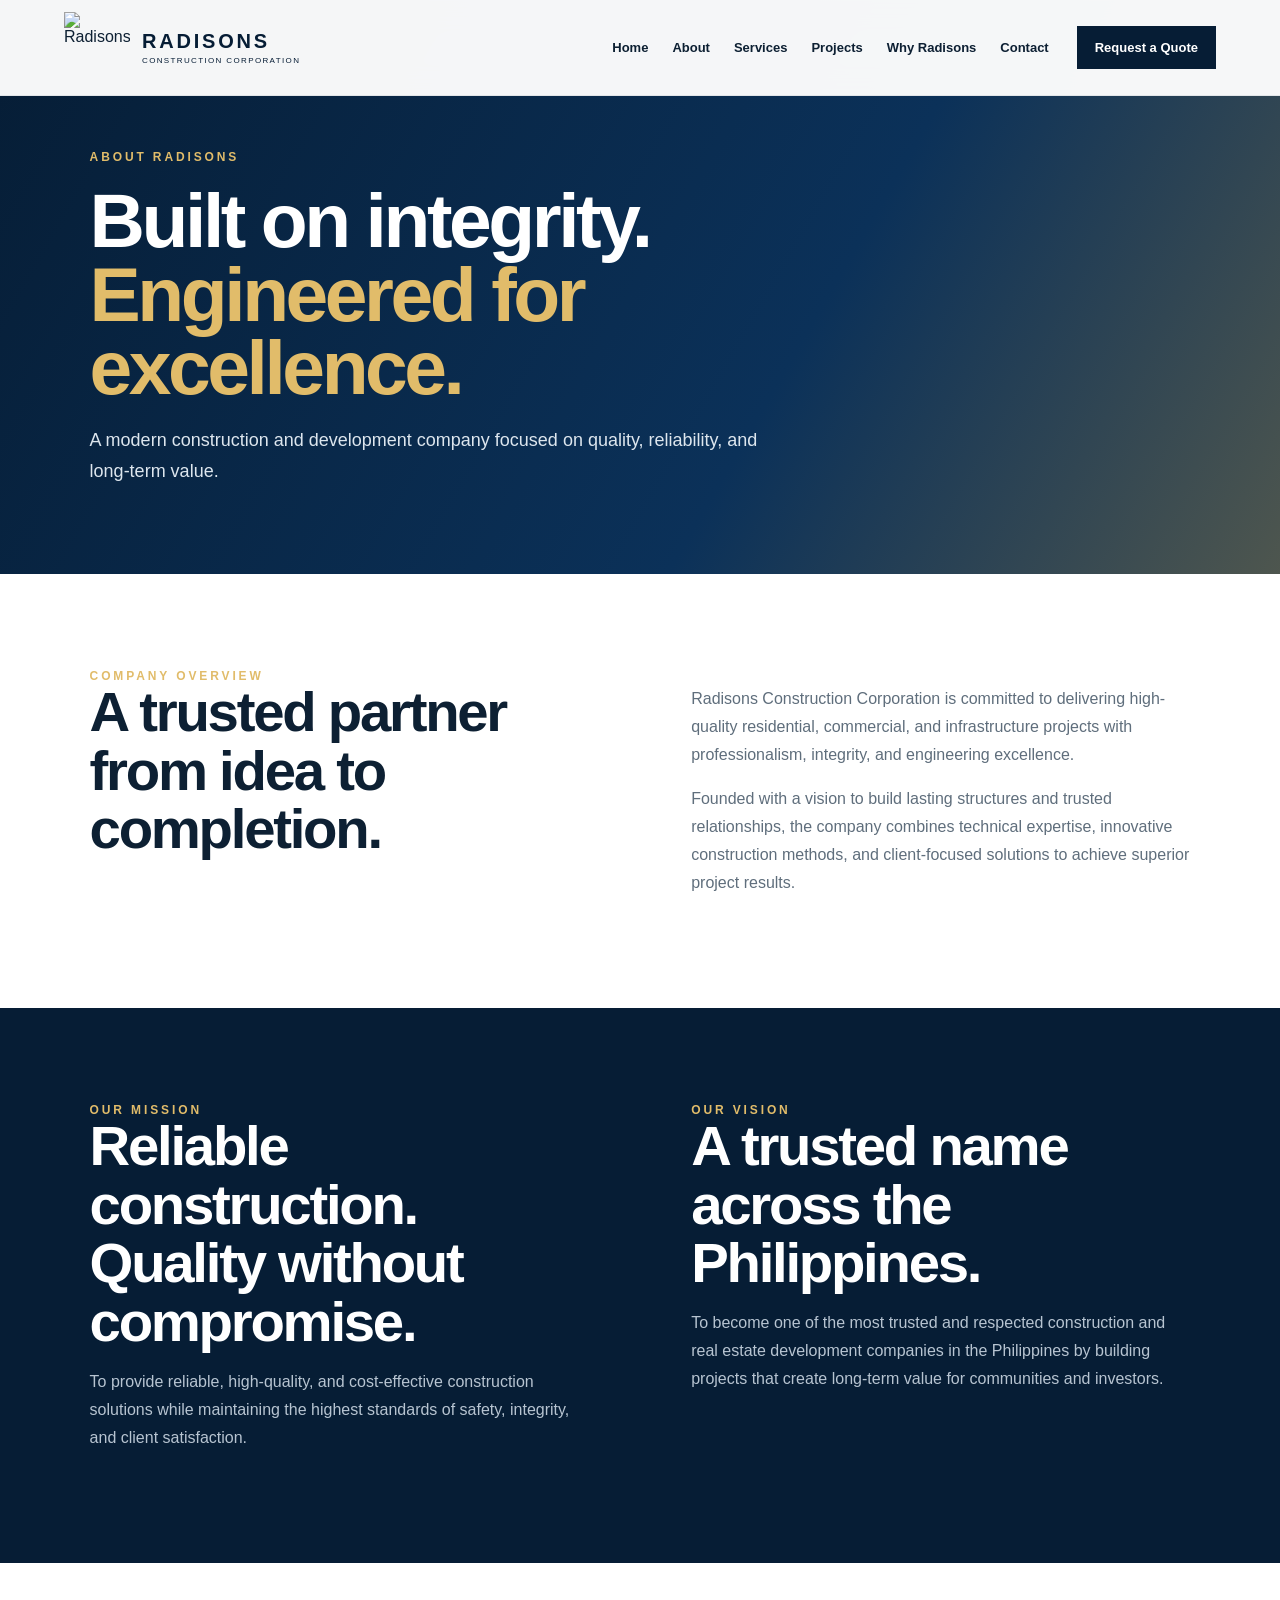
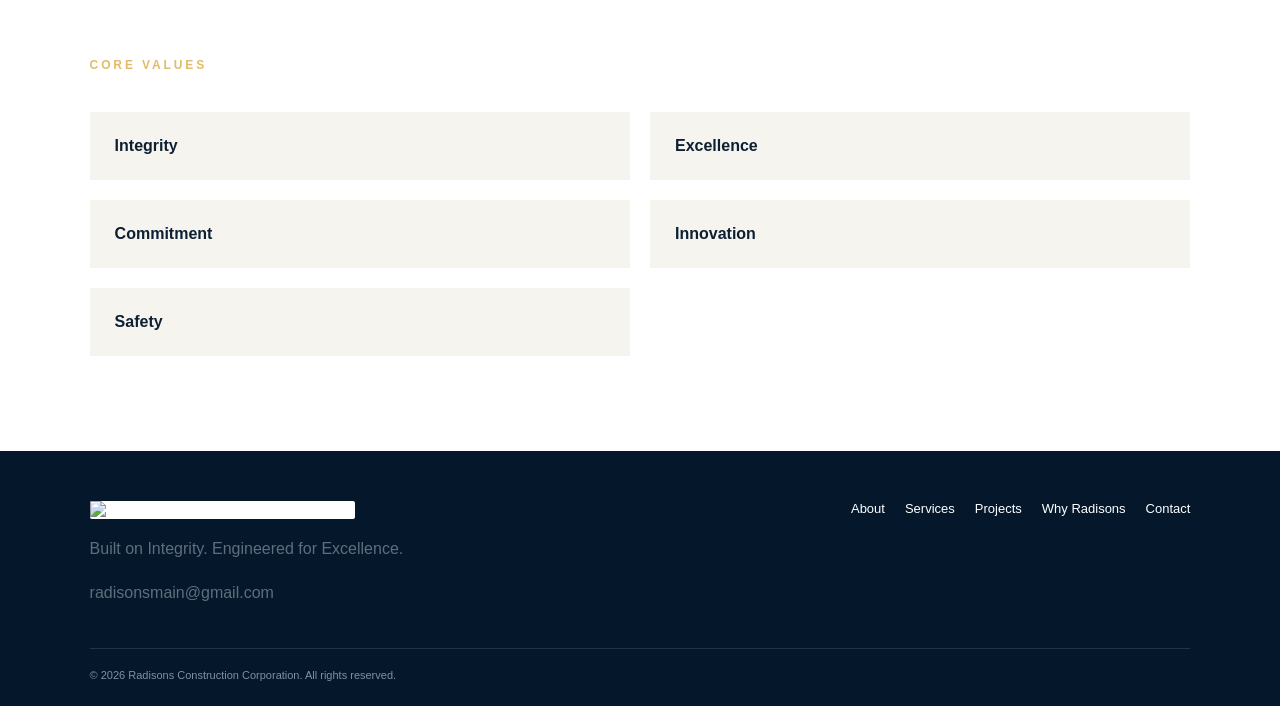
==== about/index.html @ fd1852c8 "Add about/index.html" ====
<!doctype html><html><head><meta charset="utf-8"><meta name="viewport" content="width=device-width,initial-scale=1"><title>About Us | Radisons</title><link rel="stylesheet" href="/styles.css"></head><body><header class="nav"><a class="brand" href="/"><img src="/radisons-mark.svg" alt="Radisons"><span class="brand-copy"><strong>RADISONS</strong><small>CONSTRUCTION CORPORATION</small></span></a><nav><a href="/">Home</a><a href="/about/">About</a><a href="/services/">Services</a><a href="/projects/">Projects</a><a href="/why-radisons/">Why Radisons</a><a href="/contact/">Contact</a></nav><a class="cta" href="/contact/">Request a Quote</a></header><section class="pagehero"><div class="inner"><div class="eyebrow">ABOUT RADISONS</div><h1>Built on integrity.<br><span>Engineered for excellence.</span></h1><p class="lead">A modern construction and development company focused on quality, reliability, and long-term value.</p></div></section><section class="content"><div class="grid2"><div><div class="kicker">COMPANY OVERVIEW</div><h2>A trusted partner from idea to completion.</h2></div><div><p>Radisons Construction Corporation is committed to delivering high-quality residential, commercial, and infrastructure projects with professionalism, integrity, and engineering excellence.</p><p>Founded with a vision to build lasting structures and trusted relationships, the company combines technical expertise, innovative construction methods, and client-focused solutions to achieve superior project results.</p></div></div></section><section class="content dark"><div class="grid2"><div><div class="kicker">OUR MISSION</div><h2>Reliable construction. Quality without compromise.</h2><p>To provide reliable, high-quality, and cost-effective construction solutions while maintaining the highest standards of safety, integrity, and client satisfaction.</p></div><div><div class="kicker">OUR VISION</div><h2>A trusted name across the Philippines.</h2><p>To become one of the most trusted and respected construction and real estate development companies in the Philippines by building projects that create long-term value for communities and investors.</p></div></div></section><section class="content"><div class="kicker">CORE VALUES</div><div class="whygrid"><div>Integrity</div><div>Excellence</div><div>Commitment</div><div>Innovation</div><div>Safety</div></div></section><footer><div><img class="footer-logo" src="/radisons-logo.svg" alt="Radisons Construction Corporation"><p>Built on Integrity. Engineered for Excellence.</p><p><a href="mailto:radisonsmain@gmail.com">radisonsmain@gmail.com</a></p></div><nav><a href="/about/">About</a><a href="/services/">Services</a><a href="/projects/">Projects</a><a href="/why-radisons/">Why Radisons</a><a href="/contact/">Contact</a></nav><div class="copy">© 2026 Radisons Construction Corporation. All rights reserved.</div></footer></body></html>
---- styles.css ----
*{box-sizing:border-box}html{scroll-behavior:smooth}body{margin:0;font-family:Arial,Helvetica,sans-serif;color:#0d2033;background:#fff}a{color:inherit;text-decoration:none}:root{--navy:#061d35;--navy2:#0a2949;--gold:#c99a3b;--gold2:#e1bc6a;--paper:#f6f4ef;--muted:#647384}.nav{position:fixed;z-index:50;top:0;left:0;right:0;height:96px;padding:8px 5vw;display:flex;align-items:center;gap:28px;background:rgba(255,255,255,.96);backdrop-filter:blur(14px);border-bottom:1px solid rgba(6,29,53,.08)}.brand{display:flex;align-items:center;gap:12px;min-width:210px}.brand img{width:66px;height:72px;object-fit:contain}.brand-copy{line-height:1;color:var(--navy)}.brand-copy strong{display:block;font-size:20px;letter-spacing:.14em}.brand-copy small{display:block;margin-top:6px;font-size:8px;letter-spacing:.17em}.nav nav{display:flex;gap:24px;margin-left:auto;font-size:13px;font-weight:700}.cta{padding:14px 18px;background:var(--navy);color:#fff;font-weight:700;font-size:13px}.hero,.pagehero{position:relative;color:#fff;overflow:hidden;background-size:cover;background-position:center}.hero{min-height:760px;display:flex;align-items:center;background-image:linear-gradient(120deg,#061d35 0%,#0b3159 55%,#c99a3b 160%)}.heroin{padding:142px 7vw 70px;max-width:900px}.eyebrow,.kicker{font-size:12px;letter-spacing:.24em;font-weight:800;color:var(--gold2)}h1{font-size:clamp(54px,6vw,90px);line-height:.96;letter-spacing:-.045em;margin:20px 0}h1 span,h2 em{color:var(--gold2);font-style:normal}.lead{font-size:18px;line-height:1.7;color:#dde6ee;max-width:680px}.actions{display:flex;gap:14px;margin-top:28px}.btn{display:inline-block;padding:15px 22px;font-size:13px;font-weight:800;border:1px solid transparent}.gold{background:var(--gold);color:#091c31}.ghost{border-color:#fff;color:#fff}section.content{padding:95px 7vw}.grid2{display:grid;grid-template-columns:1fr 1fr;gap:8vw;align-items:start}h2{font-size:clamp(40px,4.4vw,66px);line-height:1.04;letter-spacing:-.04em;margin:0}p{line-height:1.75;color:#5f6e7c}.dark{background:var(--navy);color:#fff}.dark p{color:#b7c4d1}.cards{display:grid;grid-template-columns:repeat(3,1fr);gap:1px;background:rgba(255,255,255,.15);margin-top:45px}.card{background:#0a2949;padding:32px;min-height:220px}.card span{color:var(--gold2);font-size:12px}.card h3{font-size:24px;margin:35px 0 12px}.imagebox{height:430px;background:linear-gradient(135deg,#e9eef3,#ffffff 42%,#d9c08a 140%);margin-top:45px}.pagehero{min-height:520px;display:flex;align-items:flex-end;background-image:linear-gradient(120deg,#061d35 0%,#0b3159 62%,#c99a3b 170%)}.pagehero .inner{padding:150px 7vw 70px;max-width:900px}.list{border-top:1px solid #dfe4e8;margin-top:40px}.list article{display:grid;grid-template-columns:80px 1fr;padding:28px 0;border-bottom:1px solid #dfe4e8}.list span{color:var(--gold);font-size:12px}.list h3{font-size:28px;margin:0 0 8px}.whygrid{display:grid;grid-template-columns:1fr 1fr;gap:20px;margin-top:40px}.whygrid div{padding:25px;background:var(--paper);font-weight:700}.contactgrid{display:grid;grid-template-columns:.9fr 1.1fr;gap:8vw}form{background:#fff;padding:30px;box-shadow:0 18px 50px rgba(6,29,53,.08)}label{display:block;font-size:11px;font-weight:800;text-transform:uppercase;margin-bottom:16px}input,select,textarea{width:100%;margin-top:7px;padding:13px;border:1px solid #d7dde3;font:inherit}footer{padding:50px 7vw 25px;background:#04172b;color:#fff;display:grid;grid-template-columns:1fr auto;gap:25px}.footer-logo{width:270px;max-width:100%;background:#fff;border-radius:2px}footer nav{display:flex;gap:20px;flex-wrap:wrap;font-size:13px}.copy{grid-column:1/-1;border-top:1px solid rgba(255,255,255,.12);padding-top:20px;color:#7e92a4;font-size:11px}@media(max-width:1050px){.nav nav{gap:14px}.brand-copy{display:none}.brand{min-width:auto}}@media(max-width:900px){.nav nav,.cta{display:none}.grid2,.contactgrid{grid-template-columns:1fr}.cards{grid-template-columns:1fr 1fr}}@media(max-width:600px){.nav{height:84px}.brand img{width:60px;height:64px}.hero{min-height:680px}h1{font-size:46px}.cards{grid-template-columns:1fr}.actions{flex-direction:column}.whygrid{grid-template-columns:1fr}footer{grid-template-columns:1fr}}
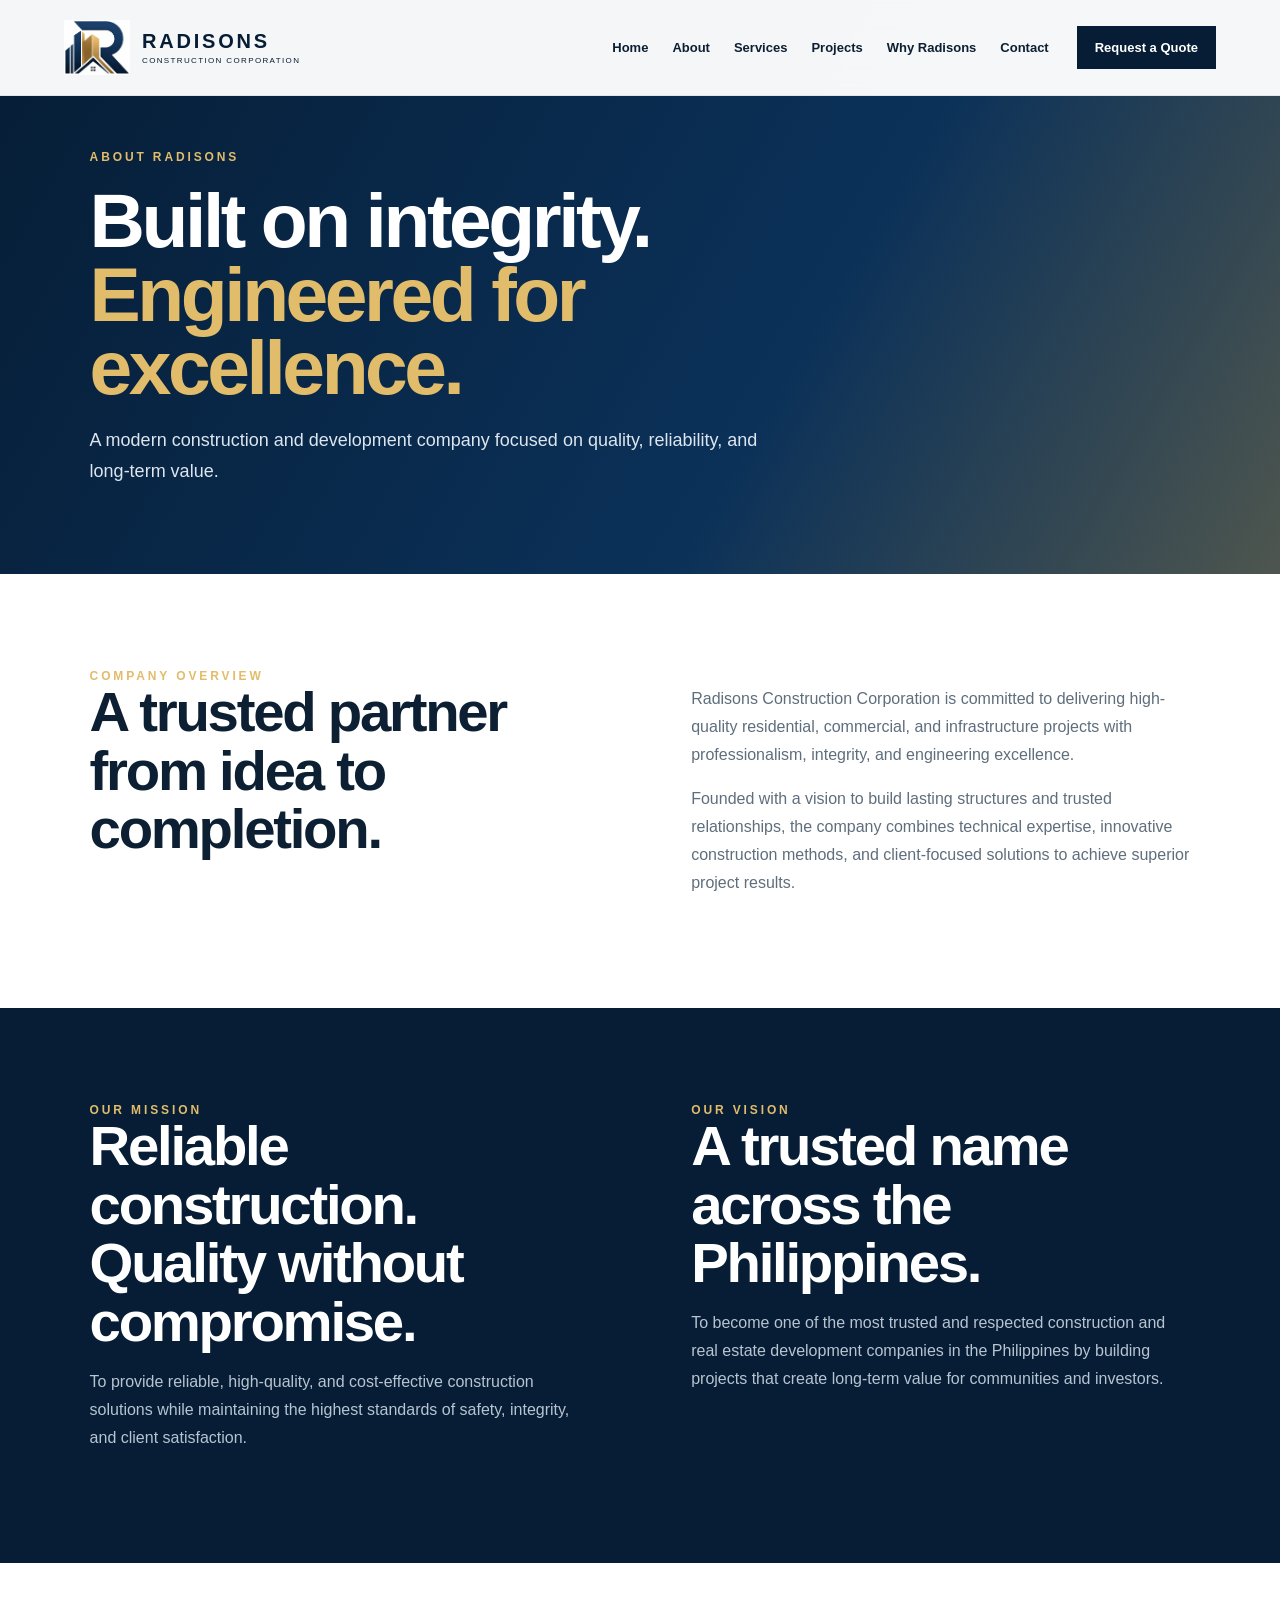
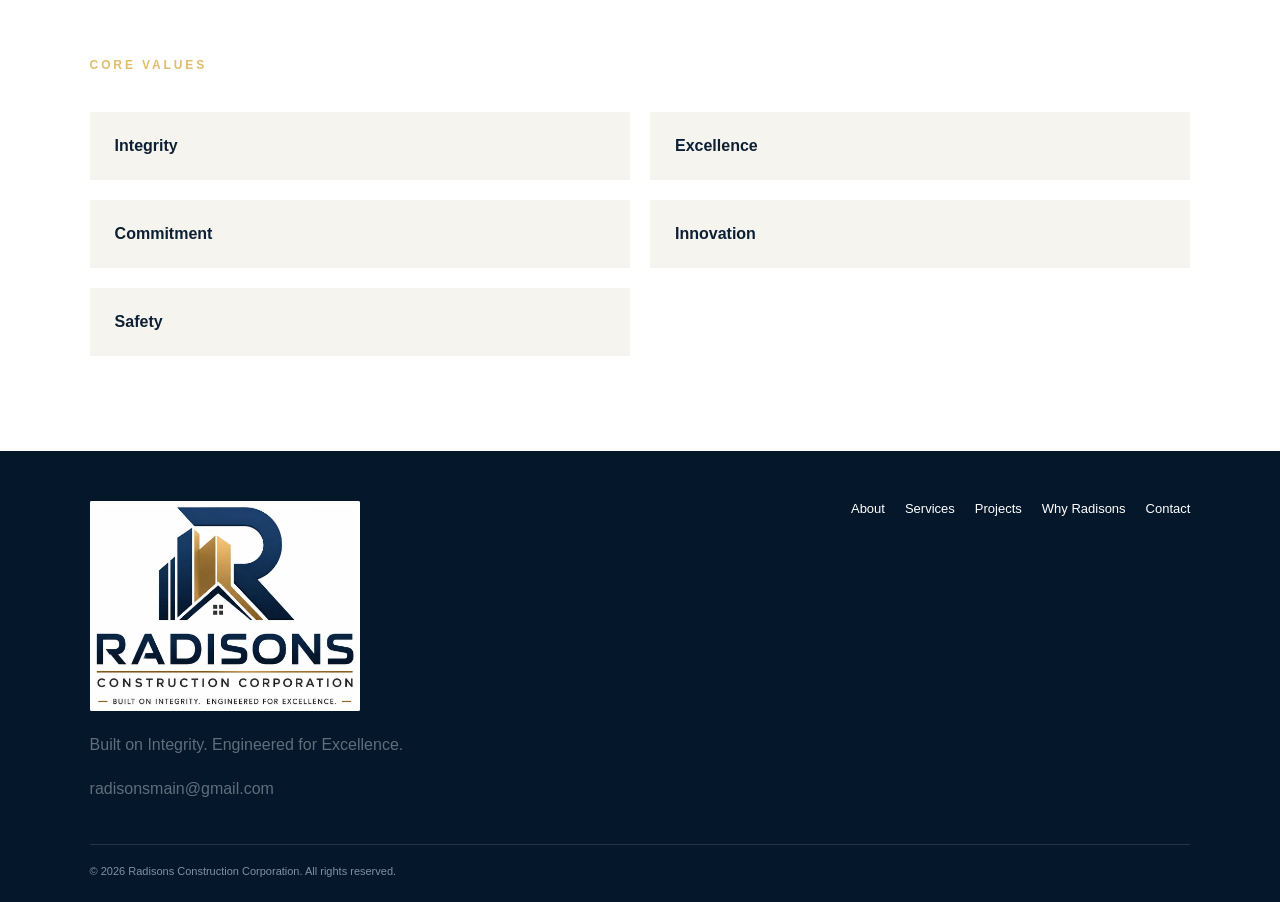
==== commit afccd2bb: "Add mobile menu to about page" ====
--- a/about/index.html
+++ b/about/index.html
@@ -1 +1 @@
-<!doctype html><html><head><meta charset="utf-8"><meta name="viewport" content="width=device-width,initial-scale=1"><title>About Us | Radisons</title><link rel="stylesheet" href="/styles.css"></head><body><header class="nav"><a class="brand" href="/"><img src="/radisons-mark.svg" alt="Radisons"><span class="brand-copy"><strong>RADISONS</strong><small>CONSTRUCTION CORPORATION</small></span></a><nav><a href="/">Home</a><a href="/about/">About</a><a href="/services/">Services</a><a href="/projects/">Projects</a><a href="/why-radisons/">Why Radisons</a><a href="/contact/">Contact</a></nav><a class="cta" href="/contact/">Request a Quote</a></header><section class="pagehero"><div class="inner"><div class="eyebrow">ABOUT RADISONS</div><h1>Built on integrity.<br><span>Engineered for excellence.</span></h1><p class="lead">A modern construction and development company focused on quality, reliability, and long-term value.</p></div></section><section class="content"><div class="grid2"><div><div class="kicker">COMPANY OVERVIEW</div><h2>A trusted partner from idea to completion.</h2></div><div><p>Radisons Construction Corporation is committed to delivering high-quality residential, commercial, and infrastructure projects with professionalism, integrity, and engineering excellence.</p><p>Founded with a vision to build lasting structures and trusted relationships, the company combines technical expertise, innovative construction methods, and client-focused solutions to achieve superior project results.</p></div></div></section><section class="content dark"><div class="grid2"><div><div class="kicker">OUR MISSION</div><h2>Reliable construction. Quality without compromise.</h2><p>To provide reliable, high-quality, and cost-effective construction solutions while maintaining the highest standards of safety, integrity, and client satisfaction.</p></div><div><div class="kicker">OUR VISION</div><h2>A trusted name across the Philippines.</h2><p>To become one of the most trusted and respected construction and real estate development companies in the Philippines by building projects that create long-term value for communities and investors.</p></div></div></section><section class="content"><div class="kicker">CORE VALUES</div><div class="whygrid"><div>Integrity</div><div>Excellence</div><div>Commitment</div><div>Innovation</div><div>Safety</div></div></section><footer><div><img class="footer-logo" src="/radisons-logo.svg" alt="Radisons Construction Corporation"><p>Built on Integrity. Engineered for Excellence.</p><p><a href="mailto:radisonsmain@gmail.com">radisonsmain@gmail.com</a></p></div><nav><a href="/about/">About</a><a href="/services/">Services</a><a href="/projects/">Projects</a><a href="/why-radisons/">Why Radisons</a><a href="/contact/">Contact</a></nav><div class="copy">© 2026 Radisons Construction Corporation. All rights reserved.</div></footer></body></html>
+<!doctype html><html><head><meta charset="utf-8"><meta name="viewport" content="width=device-width,initial-scale=1"><title>About Us | Radisons</title><link rel="stylesheet" href="/styles.css"></head><body><header class="nav"><a class="brand" href="/"><img src="/radisons-mark.svg" alt="Radisons"><span class="brand-copy"><strong>RADISONS</strong><small>CONSTRUCTION CORPORATION</small></span></a><nav><a href="/">Home</a><a href="/about/">About</a><a href="/services/">Services</a><a href="/projects/">Projects</a><a href="/why-radisons/">Why Radisons</a><a href="/contact/">Contact</a></nav><a class="cta" href="/contact/">Request a Quote</a><details class="mobile-nav"><summary>☰</summary><div><a href="/">Home</a><a href="/about/">About</a><a href="/services/">Services</a><a href="/projects/">Projects</a><a href="/why-radisons/">Why Radisons</a><a href="/contact/">Contact</a><a href="/contact/">Request a Quote</a></div></details></header><section class="pagehero"><div class="inner"><div class="eyebrow">ABOUT RADISONS</div><h1>Built on integrity.<br><span>Engineered for excellence.</span></h1><p class="lead">A modern construction and development company focused on quality, reliability, and long-term value.</p></div></section><section class="content"><div class="grid2"><div><div class="kicker">COMPANY OVERVIEW</div><h2>A trusted partner from idea to completion.</h2></div><div><p>Radisons Construction Corporation is committed to delivering high-quality residential, commercial, and infrastructure projects with professionalism, integrity, and engineering excellence.</p><p>Founded with a vision to build lasting structures and trusted relationships, the company combines technical expertise, innovative construction methods, and client-focused solutions to achieve superior project results.</p></div></div></section><section class="content dark"><div class="grid2"><div><div class="kicker">OUR MISSION</div><h2>Reliable construction. Quality without compromise.</h2><p>To provide reliable, high-quality, and cost-effective construction solutions while maintaining the highest standards of safety, integrity, and client satisfaction.</p></div><div><div class="kicker">OUR VISION</div><h2>A trusted name across the Philippines.</h2><p>To become one of the most trusted and respected construction and real estate development companies in the Philippines by building projects that create long-term value for communities and investors.</p></div></div></section><section class="content"><div class="kicker">CORE VALUES</div><div class="whygrid"><div>Integrity</div><div>Excellence</div><div>Commitment</div><div>Innovation</div><div>Safety</div></div></section><footer><div><img class="footer-logo" src="/radisons-logo.svg" alt="Radisons Construction Corporation"><p>Built on Integrity. Engineered for Excellence.</p><p><a href="mailto:radisonsmain@gmail.com">radisonsmain@gmail.com</a></p></div><nav><a href="/about/">About</a><a href="/services/">Services</a><a href="/projects/">Projects</a><a href="/why-radisons/">Why Radisons</a><a href="/contact/">Contact</a></nav><div class="copy">© 2026 Radisons Construction Corporation. All rights reserved.</div></footer></body></html>
--- a/styles.css
+++ b/styles.css
@@ -1 +1 @@
-*{box-sizing:border-box}html{scroll-behavior:smooth}body{margin:0;font-family:Arial,Helvetica,sans-serif;color:#0d2033;background:#fff}a{color:inherit;text-decoration:none}:root{--navy:#061d35;--navy2:#0a2949;--gold:#c99a3b;--gold2:#e1bc6a;--paper:#f6f4ef;--muted:#647384}.nav{position:fixed;z-index:50;top:0;left:0;right:0;height:96px;padding:8px 5vw;display:flex;align-items:center;gap:28px;background:rgba(255,255,255,.96);backdrop-filter:blur(14px);border-bottom:1px solid rgba(6,29,53,.08)}.brand{display:flex;align-items:center;gap:12px;min-width:210px}.brand img{width:66px;height:72px;object-fit:contain}.brand-copy{line-height:1;color:var(--navy)}.brand-copy strong{display:block;font-size:20px;letter-spacing:.14em}.brand-copy small{display:block;margin-top:6px;font-size:8px;letter-spacing:.17em}.nav nav{display:flex;gap:24px;margin-left:auto;font-size:13px;font-weight:700}.cta{padding:14px 18px;background:var(--navy);color:#fff;font-weight:700;font-size:13px}.hero,.pagehero{position:relative;color:#fff;overflow:hidden;background-size:cover;background-position:center}.hero{min-height:760px;display:flex;align-items:center;background-image:linear-gradient(120deg,#061d35 0%,#0b3159 55%,#c99a3b 160%)}.heroin{padding:142px 7vw 70px;max-width:900px}.eyebrow,.kicker{font-size:12px;letter-spacing:.24em;font-weight:800;color:var(--gold2)}h1{font-size:clamp(54px,6vw,90px);line-height:.96;letter-spacing:-.045em;margin:20px 0}h1 span,h2 em{color:var(--gold2);font-style:normal}.lead{font-size:18px;line-height:1.7;color:#dde6ee;max-width:680px}.actions{display:flex;gap:14px;margin-top:28px}.btn{display:inline-block;padding:15px 22px;font-size:13px;font-weight:800;border:1px solid transparent}.gold{background:var(--gold);color:#091c31}.ghost{border-color:#fff;color:#fff}section.content{padding:95px 7vw}.grid2{display:grid;grid-template-columns:1fr 1fr;gap:8vw;align-items:start}h2{font-size:clamp(40px,4.4vw,66px);line-height:1.04;letter-spacing:-.04em;margin:0}p{line-height:1.75;color:#5f6e7c}.dark{background:var(--navy);color:#fff}.dark p{color:#b7c4d1}.cards{display:grid;grid-template-columns:repeat(3,1fr);gap:1px;background:rgba(255,255,255,.15);margin-top:45px}.card{background:#0a2949;padding:32px;min-height:220px}.card span{color:var(--gold2);font-size:12px}.card h3{font-size:24px;margin:35px 0 12px}.imagebox{height:430px;background:linear-gradient(135deg,#e9eef3,#ffffff 42%,#d9c08a 140%);margin-top:45px}.pagehero{min-height:520px;display:flex;align-items:flex-end;background-image:linear-gradient(120deg,#061d35 0%,#0b3159 62%,#c99a3b 170%)}.pagehero .inner{padding:150px 7vw 70px;max-width:900px}.list{border-top:1px solid #dfe4e8;margin-top:40px}.list article{display:grid;grid-template-columns:80px 1fr;padding:28px 0;border-bottom:1px solid #dfe4e8}.list span{color:var(--gold);font-size:12px}.list h3{font-size:28px;margin:0 0 8px}.whygrid{display:grid;grid-template-columns:1fr 1fr;gap:20px;margin-top:40px}.whygrid div{padding:25px;background:var(--paper);font-weight:700}.contactgrid{display:grid;grid-template-columns:.9fr 1.1fr;gap:8vw}form{background:#fff;padding:30px;box-shadow:0 18px 50px rgba(6,29,53,.08)}label{display:block;font-size:11px;font-weight:800;text-transform:uppercase;margin-bottom:16px}input,select,textarea{width:100%;margin-top:7px;padding:13px;border:1px solid #d7dde3;font:inherit}footer{padding:50px 7vw 25px;background:#04172b;color:#fff;display:grid;grid-template-columns:1fr auto;gap:25px}.footer-logo{width:270px;max-width:100%;background:#fff;border-radius:2px}footer nav{display:flex;gap:20px;flex-wrap:wrap;font-size:13px}.copy{grid-column:1/-1;border-top:1px solid rgba(255,255,255,.12);padding-top:20px;color:#7e92a4;font-size:11px}@media(max-width:1050px){.nav nav{gap:14px}.brand-copy{display:none}.brand{min-width:auto}}@media(max-width:900px){.nav nav,.cta{display:none}.grid2,.contactgrid{grid-template-columns:1fr}.cards{grid-template-columns:1fr 1fr}}@media(max-width:600px){.nav{height:84px}.brand img{width:60px;height:64px}.hero{min-height:680px}h1{font-size:46px}.cards{grid-template-columns:1fr}.actions{flex-direction:column}.whygrid{grid-template-columns:1fr}footer{grid-template-columns:1fr}}
+*{box-sizing:border-box}html{scroll-behavior:smooth}body{margin:0;font-family:Arial,Helvetica,sans-serif;color:#0d2033;background:#fff}a{color:inherit;text-decoration:none}:root{--navy:#061d35;--navy2:#0a2949;--gold:#c99a3b;--gold2:#e1bc6a;--paper:#f6f4ef;--muted:#647384}.nav{position:fixed;z-index:80;top:0;left:0;right:0;height:96px;padding:8px 5vw;display:flex;align-items:center;gap:28px;background:rgba(255,255,255,.96);backdrop-filter:blur(14px);border-bottom:1px solid rgba(6,29,53,.08)}.brand{display:flex;align-items:center;gap:12px;min-width:210px}.brand img{width:66px;height:72px;object-fit:contain}.brand-copy{line-height:1;color:var(--navy)}.brand-copy strong{display:block;font-size:20px;letter-spacing:.14em}.brand-copy small{display:block;margin-top:6px;font-size:8px;letter-spacing:.17em}.nav nav{display:flex;gap:24px;margin-left:auto;font-size:13px;font-weight:700}.cta{padding:14px 18px;background:var(--navy);color:#fff;font-weight:700;font-size:13px}.mobile-nav{display:none;margin-left:auto;position:relative}.mobile-nav summary{list-style:none;width:46px;height:46px;display:grid;place-items:center;background:var(--navy);color:#fff;font-size:26px;cursor:pointer;border-radius:2px}.mobile-nav summary::-webkit-details-marker{display:none}.mobile-nav>div{position:absolute;right:0;top:54px;width:min(82vw,320px);background:#fff;box-shadow:0 16px 36px rgba(6,29,53,.2);border:1px solid #e2e6e9;padding:10px}.mobile-nav a{display:block;padding:14px 12px;border-bottom:1px solid #edf0f2;font-weight:800;font-size:15px}.mobile-nav a:last-child{border-bottom:0;background:var(--navy);color:#fff;margin-top:8px;text-align:center}.hero,.pagehero{position:relative;color:#fff;overflow:hidden;background-size:cover;background-position:center}.hero{min-height:760px;display:flex;align-items:center;background-image:linear-gradient(120deg,#061d35 0%,#0b3159 55%,#c99a3b 160%)}.heroin{padding:142px 7vw 70px;max-width:900px}.eyebrow,.kicker{font-size:12px;letter-spacing:.24em;font-weight:800;color:var(--gold2)}h1{font-size:clamp(54px,6vw,90px);line-height:.96;letter-spacing:-.045em;margin:20px 0}h1 span,h2 em{color:var(--gold2);font-style:normal}.lead{font-size:18px;line-height:1.7;color:#dde6ee;max-width:680px}.actions{display:flex;gap:14px;margin-top:28px}.btn{display:inline-block;padding:15px 22px;font-size:13px;font-weight:800;border:1px solid transparent}.gold{background:var(--gold);color:#091c31}.ghost{border-color:#fff;color:#fff}section.content{padding:95px 7vw}.grid2{display:grid;grid-template-columns:1fr 1fr;gap:8vw;align-items:start}h2{font-size:clamp(40px,4.4vw,66px);line-height:1.04;letter-spacing:-.04em;margin:0}p{line-height:1.75;color:#5f6e7c}.dark{background:var(--navy);color:#fff}.dark p{color:#b7c4d1}.cards{display:grid;grid-template-columns:repeat(3,1fr);gap:1px;background:rgba(255,255,255,.15);margin-top:45px}.card{background:#0a2949;padding:32px;min-height:220px}.card span{color:var(--gold2);font-size:12px}.card h3{font-size:24px;margin:35px 0 12px}.imagebox{position:relative;height:430px;margin:45px 0 0;overflow:hidden;background:#dbe1e6}.imagebox:after{content:"";position:absolute;inset:0;background:linear-gradient(90deg,rgba(6,29,53,.34),transparent 55%,rgba(201,154,59,.14))}.imagebox img{width:100%;height:100%;display:block;object-fit:cover;transition:transform .7s ease}.imagebox:hover img{transform:scale(1.025)}.pagehero{min-height:520px;display:flex;align-items:flex-end;background-image:linear-gradient(120deg,#061d35 0%,#0b3159 62%,#c99a3b 170%)}.pagehero .inner{padding:150px 7vw 70px;max-width:900px}.list{border-top:1px solid #dfe4e8;margin-top:40px}.list article{display:grid;grid-template-columns:80px 1fr;padding:28px 0;border-bottom:1px solid #dfe4e8}.list span{color:var(--gold);font-size:12px}.list h3{font-size:28px;margin:0 0 8px}.whygrid{display:grid;grid-template-columns:1fr 1fr;gap:20px;margin-top:40px}.whygrid div{padding:25px;background:var(--paper);font-weight:700}.contactgrid{display:grid;grid-template-columns:.9fr 1.1fr;gap:8vw}form{background:#fff;padding:30px;box-shadow:0 18px 50px rgba(6,29,53,.08)}label{display:block;font-size:11px;font-weight:800;text-transform:uppercase;margin-bottom:16px}input,select,textarea{width:100%;margin-top:7px;padding:13px;border:1px solid #d7dde3;font:inherit}footer{padding:50px 7vw 25px;background:#04172b;color:#fff;display:grid;grid-template-columns:1fr auto;gap:25px}.footer-logo{width:270px;max-width:100%;background:#fff;border-radius:2px}footer nav{display:flex;gap:20px;flex-wrap:wrap;font-size:13px}.copy{grid-column:1/-1;border-top:1px solid rgba(255,255,255,.12);padding-top:20px;color:#7e92a4;font-size:11px}@media(max-width:1050px){.nav nav{gap:14px}.brand-copy{display:none}.brand{min-width:auto}}@media(max-width:900px){.nav nav,.cta{display:none}.mobile-nav{display:block}.grid2,.contactgrid{grid-template-columns:1fr}.cards{grid-template-columns:1fr 1fr}}@media(max-width:600px){.nav{height:84px;padding:8px 18px}.brand img{width:60px;height:64px}.mobile-nav>div{top:50px}.hero{min-height:680px}.heroin{padding-top:125px}h1{font-size:46px}.cards{grid-template-columns:1fr}.actions{flex-direction:column}.whygrid{grid-template-columns:1fr}footer{grid-template-columns:1fr}}
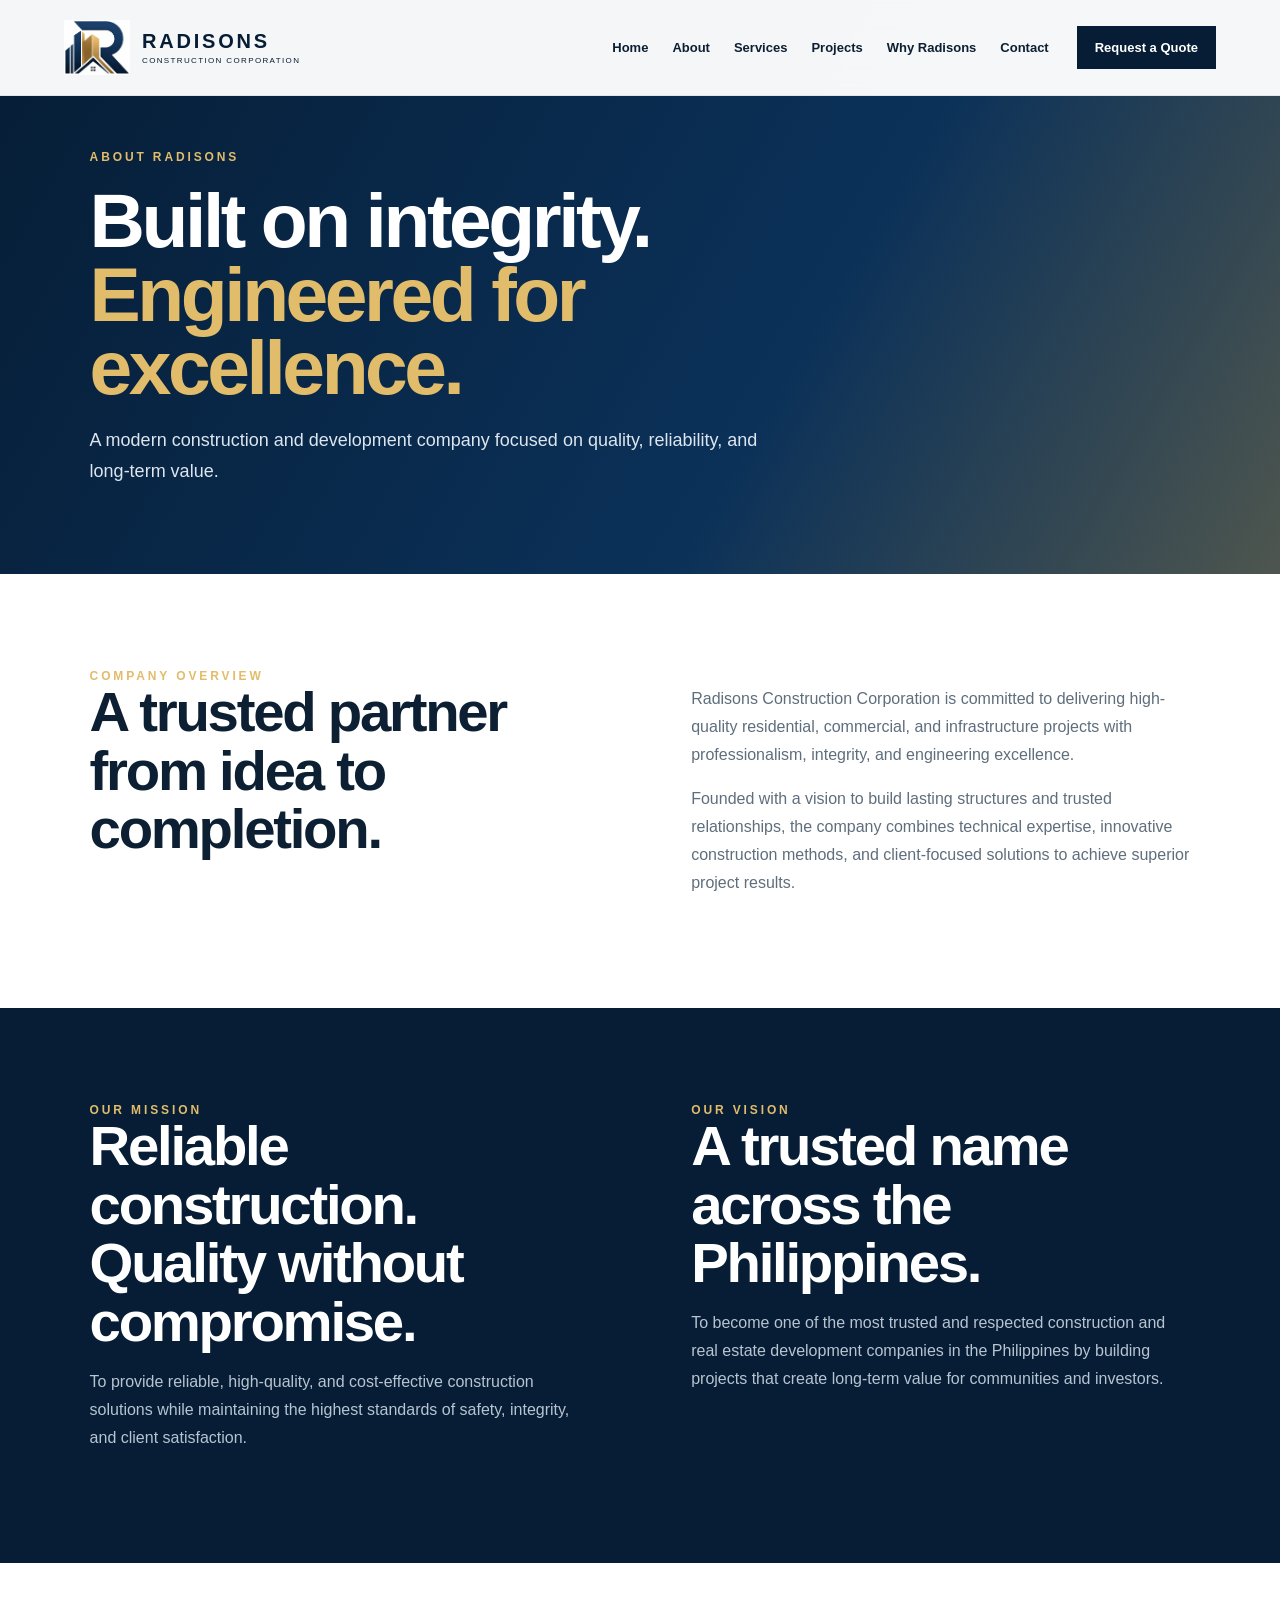
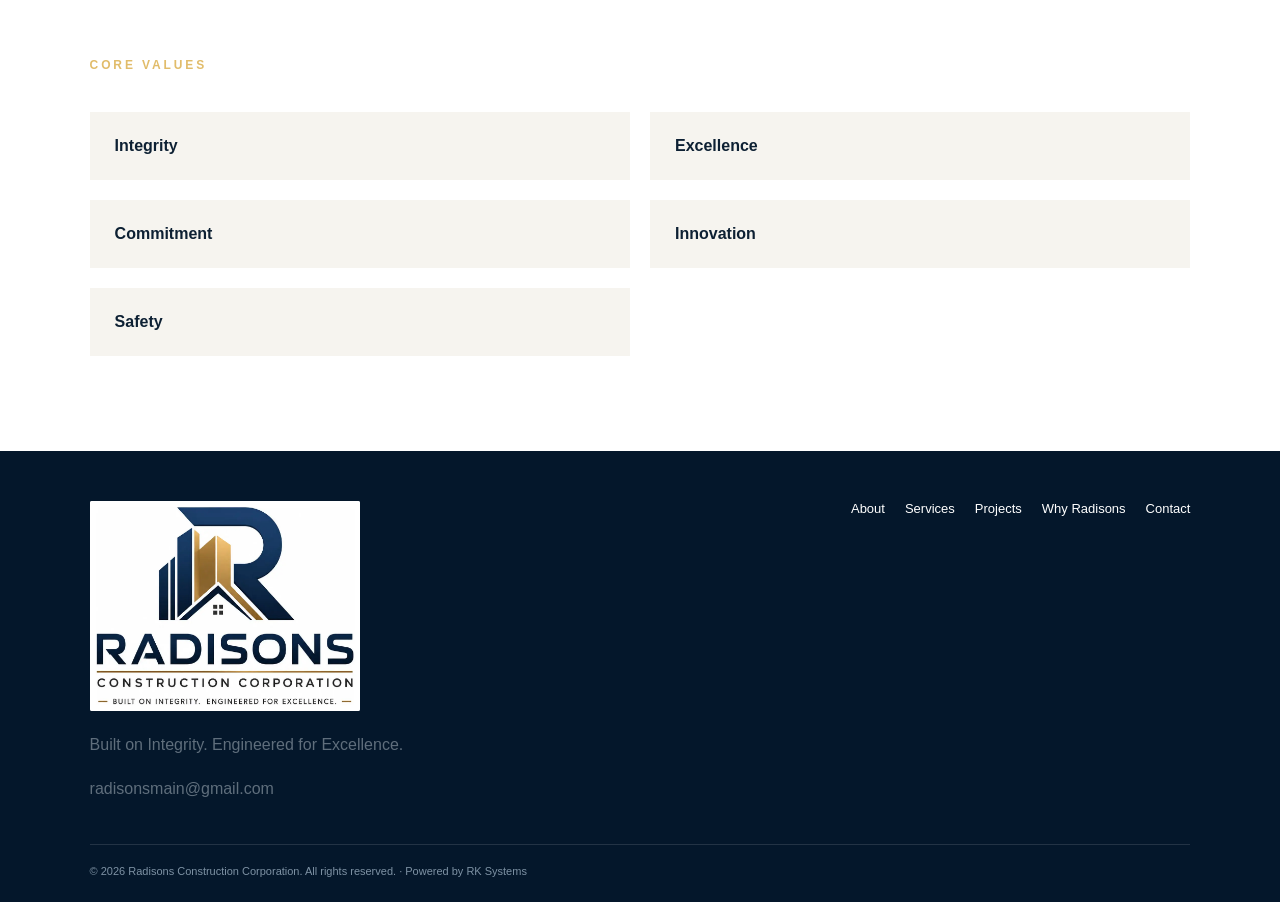
==== commit aa22ead7: "Add RK Systems powered-by credit" ====
--- a/about/index.html
+++ b/about/index.html
@@ -1 +1 @@
-<!doctype html><html><head><meta charset="utf-8"><meta name="viewport" content="width=device-width,initial-scale=1"><title>About Us | Radisons</title><link rel="stylesheet" href="/styles.css"></head><body><header class="nav"><a class="brand" href="/"><img src="/radisons-mark.svg" alt="Radisons"><span class="brand-copy"><strong>RADISONS</strong><small>CONSTRUCTION CORPORATION</small></span></a><nav><a href="/">Home</a><a href="/about/">About</a><a href="/services/">Services</a><a href="/projects/">Projects</a><a href="/why-radisons/">Why Radisons</a><a href="/contact/">Contact</a></nav><a class="cta" href="/contact/">Request a Quote</a><details class="mobile-nav"><summary>☰</summary><div><a href="/">Home</a><a href="/about/">About</a><a href="/services/">Services</a><a href="/projects/">Projects</a><a href="/why-radisons/">Why Radisons</a><a href="/contact/">Contact</a><a href="/contact/">Request a Quote</a></div></details></header><section class="pagehero"><div class="inner"><div class="eyebrow">ABOUT RADISONS</div><h1>Built on integrity.<br><span>Engineered for excellence.</span></h1><p class="lead">A modern construction and development company focused on quality, reliability, and long-term value.</p></div></section><section class="content"><div class="grid2"><div><div class="kicker">COMPANY OVERVIEW</div><h2>A trusted partner from idea to completion.</h2></div><div><p>Radisons Construction Corporation is committed to delivering high-quality residential, commercial, and infrastructure projects with professionalism, integrity, and engineering excellence.</p><p>Founded with a vision to build lasting structures and trusted relationships, the company combines technical expertise, innovative construction methods, and client-focused solutions to achieve superior project results.</p></div></div></section><section class="content dark"><div class="grid2"><div><div class="kicker">OUR MISSION</div><h2>Reliable construction. Quality without compromise.</h2><p>To provide reliable, high-quality, and cost-effective construction solutions while maintaining the highest standards of safety, integrity, and client satisfaction.</p></div><div><div class="kicker">OUR VISION</div><h2>A trusted name across the Philippines.</h2><p>To become one of the most trusted and respected construction and real estate development companies in the Philippines by building projects that create long-term value for communities and investors.</p></div></div></section><section class="content"><div class="kicker">CORE VALUES</div><div class="whygrid"><div>Integrity</div><div>Excellence</div><div>Commitment</div><div>Innovation</div><div>Safety</div></div></section><footer><div><img class="footer-logo" src="/radisons-logo.svg" alt="Radisons Construction Corporation"><p>Built on Integrity. Engineered for Excellence.</p><p><a href="mailto:radisonsmain@gmail.com">radisonsmain@gmail.com</a></p></div><nav><a href="/about/">About</a><a href="/services/">Services</a><a href="/projects/">Projects</a><a href="/why-radisons/">Why Radisons</a><a href="/contact/">Contact</a></nav><div class="copy">© 2026 Radisons Construction Corporation. All rights reserved.</div></footer></body></html>+<!doctype html><html><head><meta charset="utf-8"><meta name="viewport" content="width=device-width,initial-scale=1"><title>About Us | Radisons</title><link rel="stylesheet" href="/styles.css"></head><body><header class="nav"><a class="brand" href="/"><img src="/radisons-mark.svg" alt="Radisons"><span class="brand-copy"><strong>RADISONS</strong><small>CONSTRUCTION CORPORATION</small></span></a><nav><a href="/">Home</a><a href="/about/">About</a><a href="/services/">Services</a><a href="/projects/">Projects</a><a href="/why-radisons/">Why Radisons</a><a href="/contact/">Contact</a></nav><a class="cta" href="/contact/">Request a Quote</a><details class="mobile-nav"><summary>☰</summary><div><a href="/">Home</a><a href="/about/">About</a><a href="/services/">Services</a><a href="/projects/">Projects</a><a href="/why-radisons/">Why Radisons</a><a href="/contact/">Contact</a><a href="/contact/">Request a Quote</a></div></details></header><section class="pagehero"><div class="inner"><div class="eyebrow">ABOUT RADISONS</div><h1>Built on integrity.<br><span>Engineered for excellence.</span></h1><p class="lead">A modern construction and development company focused on quality, reliability, and long-term value.</p></div></section><section class="content"><div class="grid2"><div><div class="kicker">COMPANY OVERVIEW</div><h2>A trusted partner from idea to completion.</h2></div><div><p>Radisons Construction Corporation is committed to delivering high-quality residential, commercial, and infrastructure projects with professionalism, integrity, and engineering excellence.</p><p>Founded with a vision to build lasting structures and trusted relationships, the company combines technical expertise, innovative construction methods, and client-focused solutions to achieve superior project results.</p></div></div></section><section class="content dark"><div class="grid2"><div><div class="kicker">OUR MISSION</div><h2>Reliable construction. Quality without compromise.</h2><p>To provide reliable, high-quality, and cost-effective construction solutions while maintaining the highest standards of safety, integrity, and client satisfaction.</p></div><div><div class="kicker">OUR VISION</div><h2>A trusted name across the Philippines.</h2><p>To become one of the most trusted and respected construction and real estate development companies in the Philippines by building projects that create long-term value for communities and investors.</p></div></div></section><section class="content"><div class="kicker">CORE VALUES</div><div class="whygrid"><div>Integrity</div><div>Excellence</div><div>Commitment</div><div>Innovation</div><div>Safety</div></div></section><footer><div><img class="footer-logo" src="/radisons-logo.svg" alt="Radisons Construction Corporation"><p>Built on Integrity. Engineered for Excellence.</p><p><a href="mailto:radisonsmain@gmail.com">radisonsmain@gmail.com</a></p></div><nav><a href="/about/">About</a><a href="/services/">Services</a><a href="/projects/">Projects</a><a href="/why-radisons/">Why Radisons</a><a href="/contact/">Contact</a></nav><div class="copy">© 2026 Radisons Construction Corporation. All rights reserved. · Powered by <a href="https://rksystemshq.com" target="_blank" rel="noopener">RK Systems</a></div></footer></body></html>
